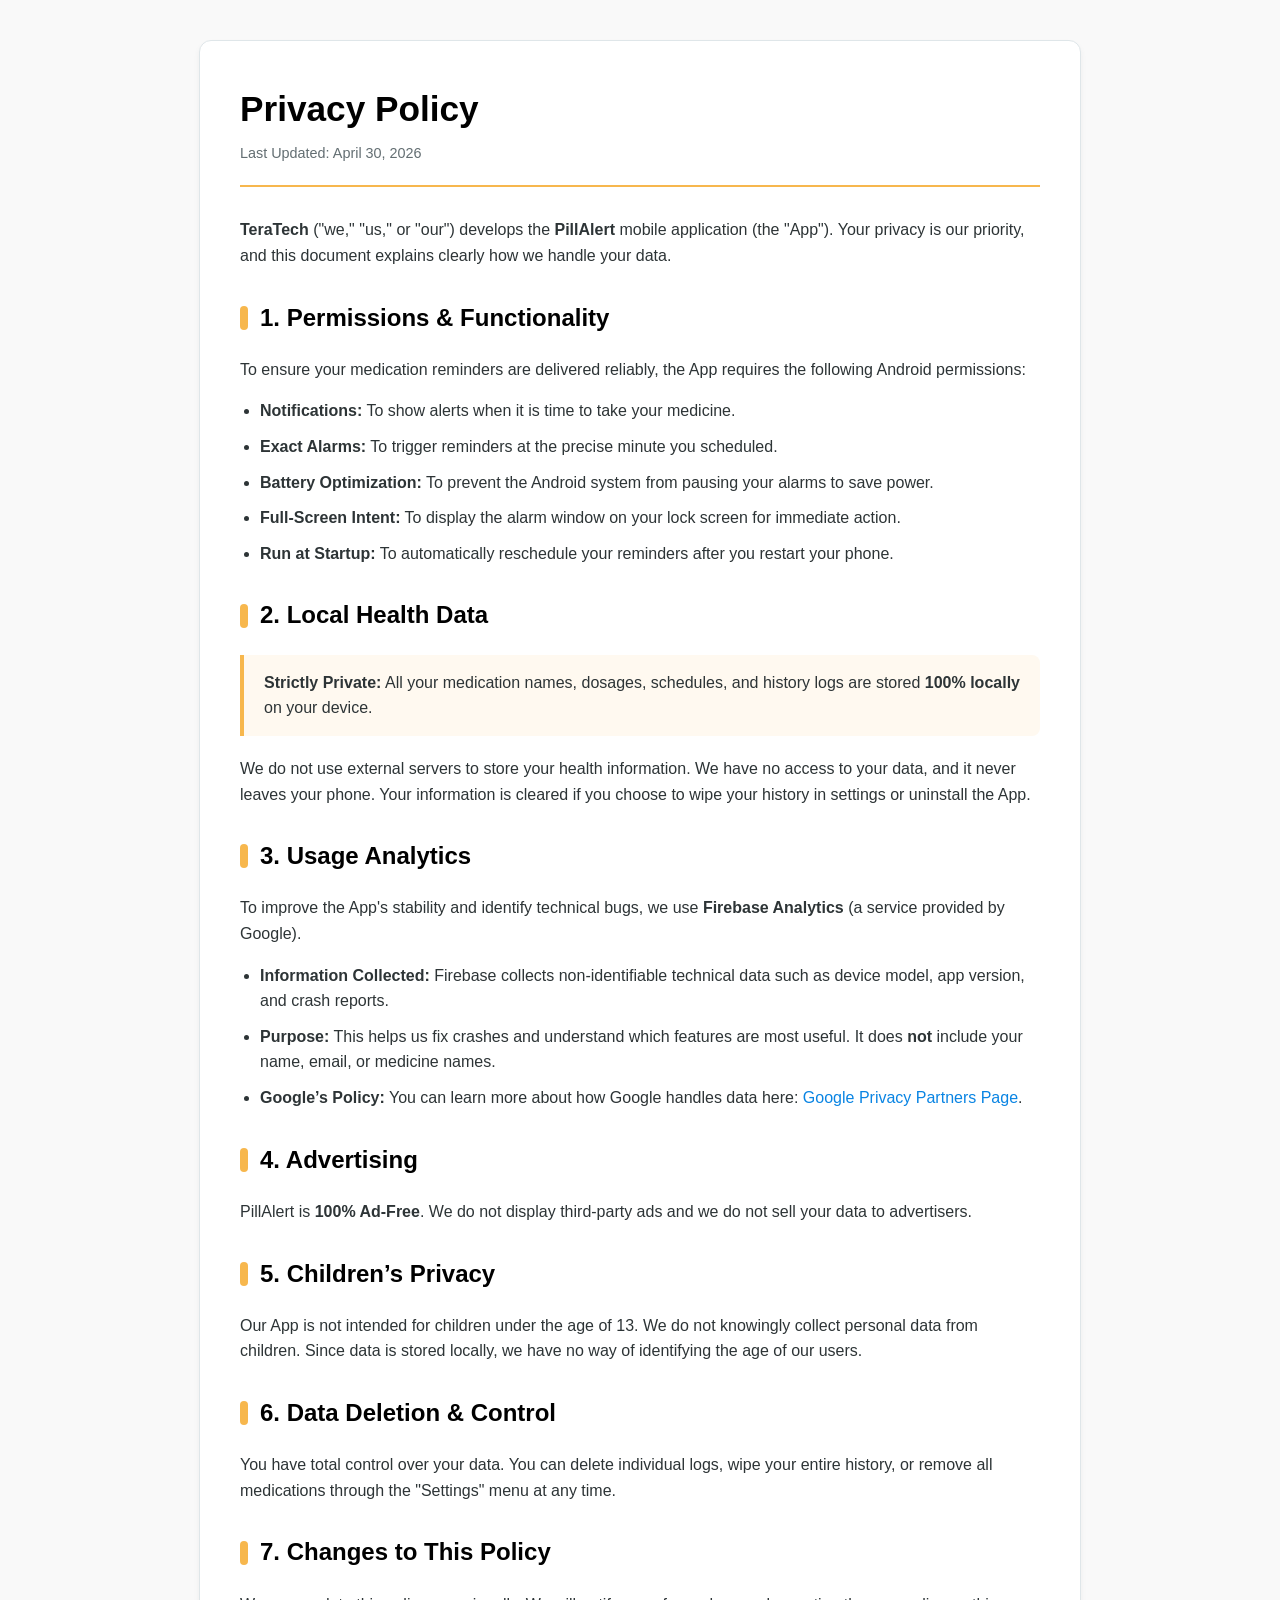
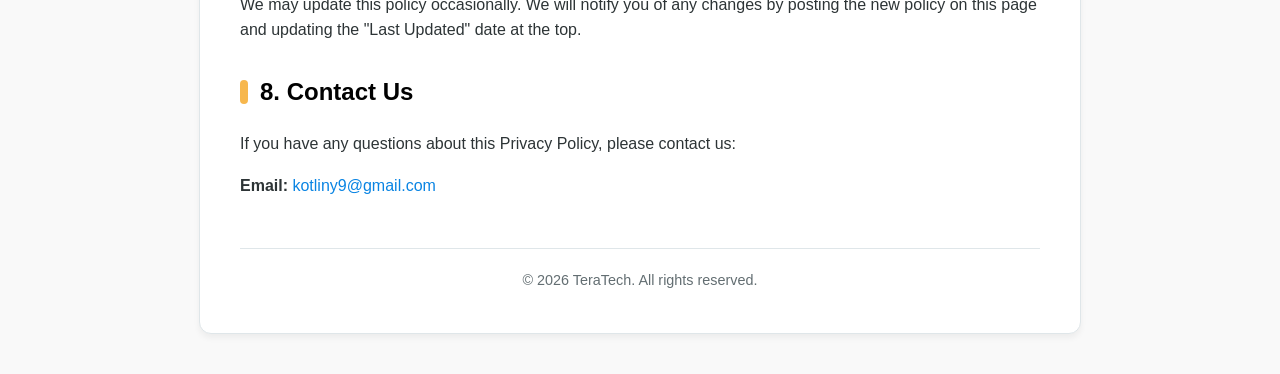
==== index.html @ d1a75c3b "Add files via upload" ====
<!DOCTYPE html>
<html lang="en"><head><meta http-equiv="Content-Type" content="text/html; charset=UTF-8">
    
    <meta name="viewport" content="width=device-width, initial-scale=1.0">
    <title>Privacy Policy - MojaTerapija</title>
    <style>
        :root {
            --primary-color: #f7b74d; /* Matches your app's accent color */
            --text-color: #2d3436;
            --bg-color: #f9f9f9;
            --card-bg: #ffffff;
            --border-color: #dfe6e9;
        }

        body {
            font-family: 'Segoe UI', Tahoma, Geneva, Verdana, sans-serif;
            line-height: 1.6;
            color: var(--text-color);
            background-color: var(--bg-color);
            margin: 0;
            padding: 0;
        }

        .container {
            max-width: 800px;
            margin: 40px auto;
            padding: 40px;
            background: var(--card-bg);
            border-radius: 12px;
            box-shadow: 0 4px 6px rgba(0,0,0,0.05);
            border: 1px solid var(--border-color);
        }

        header {
            border-bottom: 2px solid var(--primary-color);
            margin-bottom: 30px;
            padding-bottom: 20px;
        }

        h1 {
            margin: 0;
            color: #000;
            font-size: 2.2rem;
        }

        .last-updated {
            color: #636e72;
            font-size: 0.9rem;
            margin-top: 5px;
        }

        h2 {
            color: #000;
            font-size: 1.5rem;
            margin-top: 30px;
            display: flex;
            align-items: center;
        }

        h2::before {
            content: '';
            display: inline-block;
            width: 8px;
            height: 24px;
            background-color: var(--primary-color);
            margin-right: 12px;
            border-radius: 4px;
        }

        p {
            margin-bottom: 15px;
        }

        ul {
            padding-left: 20px;
        }

        li {
            margin-bottom: 10px;
        }

        .highlight-box {
            background-color: #fff9f0;
            border-left: 4px solid var(--primary-color);
            padding: 15px 20px;
            margin: 20px 0;
            border-radius: 0 8px 8px 0;
        }

        a {
            color: #0984e3;
            text-decoration: none;
        }

        a:hover {
            text-decoration: underline;
        }

        footer {
            margin-top: 50px;
            padding-top: 20px;
            border-top: 1px solid var(--border-color);
            text-align: center;
            color: #636e72;
            font-size: 0.9rem;
        }

        @media (max-width: 600px) {
            .container {
                margin: 0;
                padding: 20px;
                border-radius: 0;
            }
            h1 { font-size: 1.8rem; }
        }
    </style>
</head>
<body>

<div class="container">
    <header>
        <h1>Privacy Policy</h1>
        <div class="last-updated">Last Updated: April 30, 2026</div>
    </header>

    <p>
        <strong>TeraTech</strong> ("we," "us," or "our") develops the <strong>PillAlert</strong> mobile application (the "App"). 
        Your privacy is our priority, and this document explains clearly how we handle your data.
    </p>

    <h2>1. Permissions &amp; Functionality</h2>
    <p>To ensure your medication reminders are delivered reliably, the App requires the following Android permissions:</p>
    <ul>
        <li><strong>Notifications:</strong> To show alerts when it is time to take your medicine.</li>
        <li><strong>Exact Alarms:</strong> To trigger reminders at the precise minute you scheduled.</li>
        <li><strong>Battery Optimization:</strong> To prevent the Android system from pausing your alarms to save power.</li>
        <li><strong>Full-Screen Intent:</strong> To display the alarm window on your lock screen for immediate action.</li>
        <li><strong>Run at Startup:</strong> To automatically reschedule your reminders after you restart your phone.</li>
    </ul>

    <h2>2. Local Health Data</h2>
    <div class="highlight-box">
        <strong>Strictly Private:</strong> All your medication names, dosages, schedules, and history logs are stored <strong>100% locally</strong> on your device.
    </div>
    <p>
        We do not use external servers to store your health information. We have no access to your data, and it never leaves your phone. 
        Your information is cleared if you choose to wipe your history in settings or uninstall the App.
    </p>

    <h2>3. Usage Analytics</h2>
    <p>
        To improve the App's stability and identify technical bugs, we use <strong>Firebase Analytics</strong> (a service provided by Google).
    </p>
    <ul>
        <li><strong>Information Collected:</strong> Firebase collects non-identifiable technical data such as device model, app version, and crash reports.</li>
        <li><strong>Purpose:</strong> This helps us fix crashes and understand which features are most useful. It does <strong>not</strong> include your name, email, or medicine names.</li>
        <li><strong>Google’s Policy:</strong> You can learn more about how Google handles data here: 
            <a href="https://policies.google.com/technologies/partner-sites" target="_blank">Google Privacy Partners Page</a>.
        </li>
    </ul>

    <h2>4. Advertising</h2>
    <p>PillAlert is <strong>100% Ad-Free</strong>. We do not display third-party ads and we do not sell your data to advertisers.</p>

    <h2>5. Children’s Privacy</h2>
    <p>
        Our App is not intended for children under the age of 13. We do not knowingly collect personal data from children. 
        Since data is stored locally, we have no way of identifying the age of our users.
    </p>

    <h2>6. Data Deletion &amp; Control</h2>
    <p>
        You have total control over your data. You can delete individual logs, wipe your entire history, or remove all 
        medications through the "Settings" menu at any time.
    </p>

    <h2>7. Changes to This Policy</h2>
    <p>
        We may update this policy occasionally. We will notify you of any changes by posting the new policy on this page 
        and updating the "Last Updated" date at the top.
    </p>

    <h2>8. Contact Us</h2>
    <p>If you have any questions about this Privacy Policy, please contact us:</p>
    <p>
        <strong>Email:</strong> <a href="mailto:kotliny9@gmail.com">kotliny9@gmail.com</a>
    </p>

    <footer>
        © 2026 TeraTech. All rights reserved.
    </footer>
</div>

<script>(function(){function c(){var b=a.contentDocument||a.contentWindow.document;if(b){var d=b.createElement('script');d.innerHTML="window.__CF$cv$params={r:'a065a0dbbf5eec1c',t:'MTc4MDU2MjM4MA=='};var a=document.createElement('script');a.src='/cdn-cgi/challenge-platform/scripts/jsd/main.js';document.getElementsByTagName('head')[0].appendChild(a);";b.getElementsByTagName('head')[0].appendChild(d)}}if(document.body){var a=document.createElement('iframe');a.height=1;a.width=1;a.style.position='absolute';a.style.top=0;a.style.left=0;a.style.border='none';a.style.visibility='hidden';document.body.appendChild(a);if('loading'!==document.readyState)c();else if(window.addEventListener)document.addEventListener('DOMContentLoaded',c);else{var e=document.onreadystatechange||function(){};document.onreadystatechange=function(b){e(b);'loading'!==document.readyState&&(document.onreadystatechange=e,c())}}}})();</script><iframe height="1" width="1" style="position: absolute; top: 0px; left: 0px; border-width: medium; border-style: none; border-color: currentcolor; border-image: initial; visibility: hidden;" src="./Privacy Policy - PillAlert_files/saved_resource.html"></iframe><script defer="" src="./Privacy Policy - PillAlert_files/v833ccba57c9e4d2798f2e76cebdd09a11778172276447" integrity="sha512-57MDmcccJXYtNnH+ZiBwzC4jb2rvgVCEokYN+L/nLlmO8rfYT/gIpW2A569iJ/3b+0UEasghjuZH/ma3wIs/EQ==" data-cf-beacon="{&quot;version&quot;:&quot;2024.11.0&quot;,&quot;token&quot;:&quot;afc3b20e33d542b593a62a9b77353b35&quot;,&quot;r&quot;:1,&quot;server_timing&quot;:{&quot;name&quot;:{&quot;cfCacheStatus&quot;:true,&quot;cfEdge&quot;:true,&quot;cfExtPri&quot;:true,&quot;cfL4&quot;:true,&quot;cfOrigin&quot;:true,&quot;cfSpeedBrain&quot;:true},&quot;location_startswith&quot;:null}}" crossorigin="anonymous"></script>

</body></html>
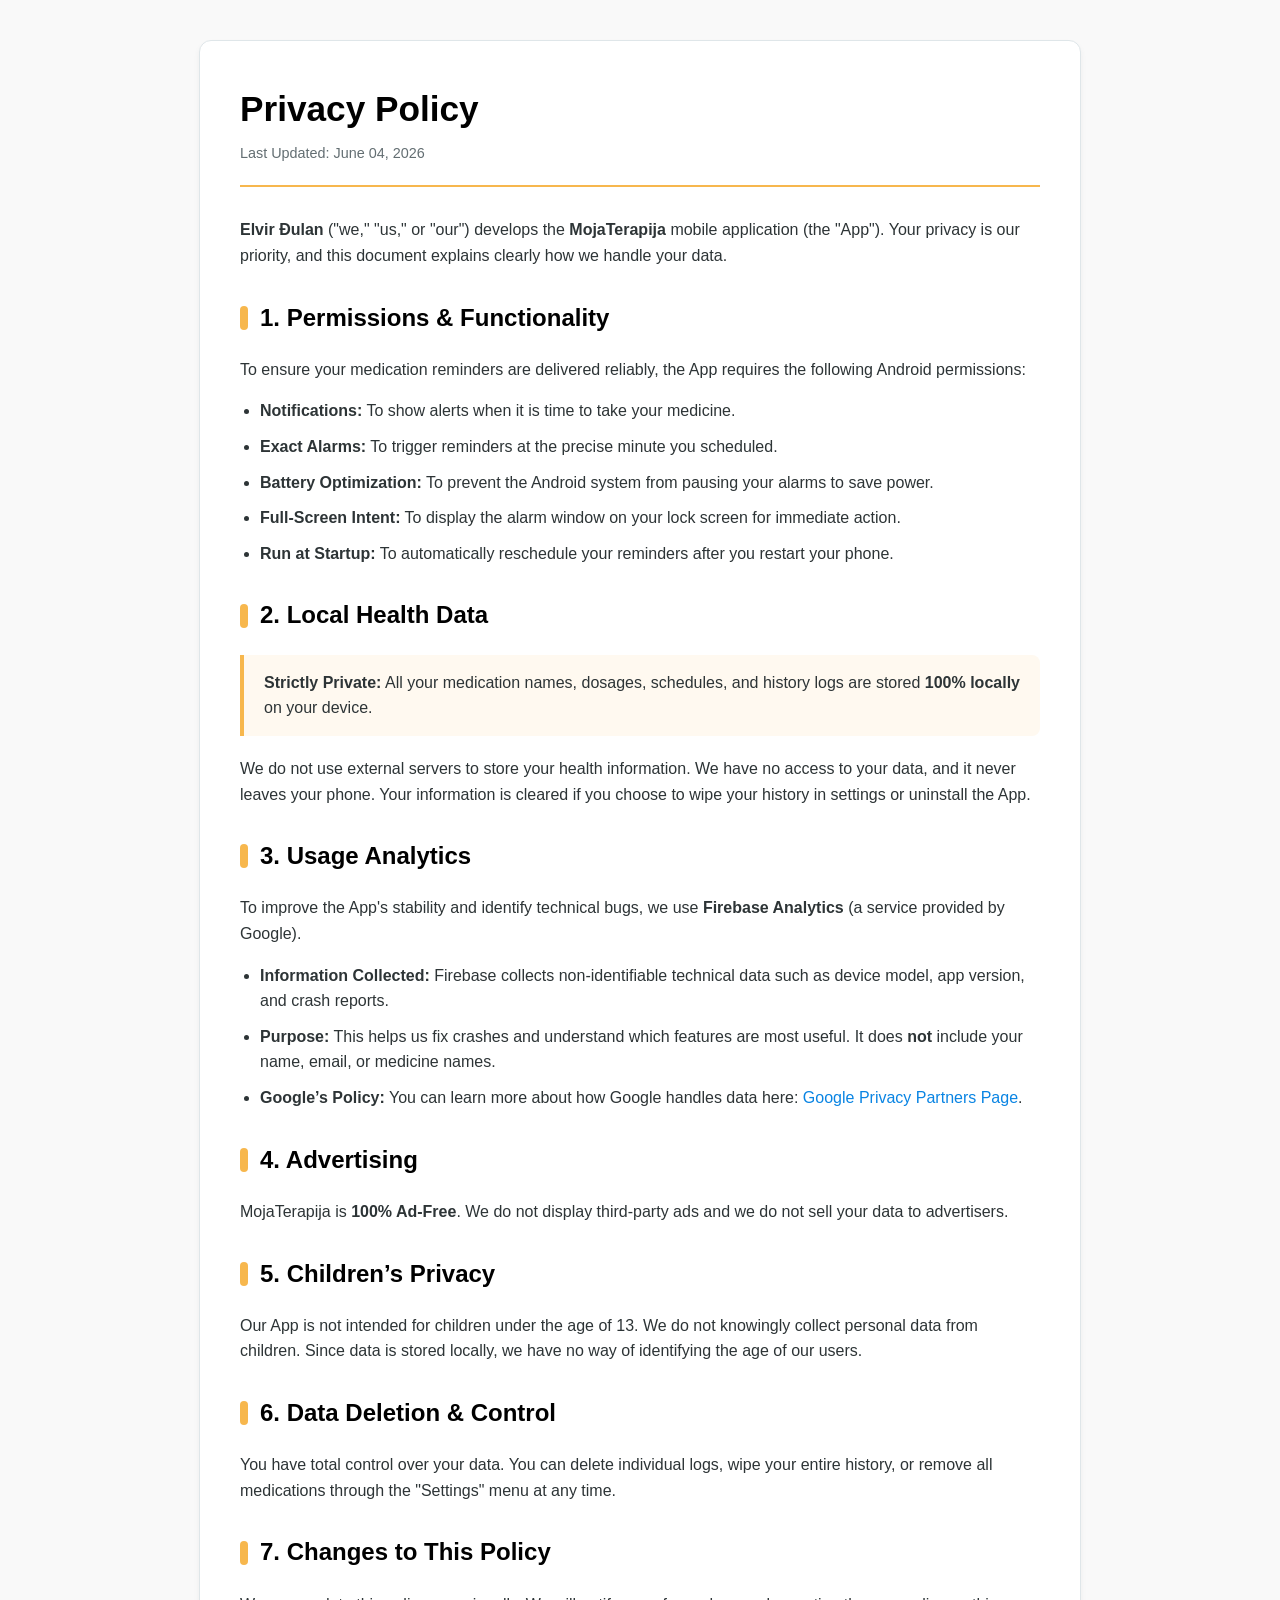
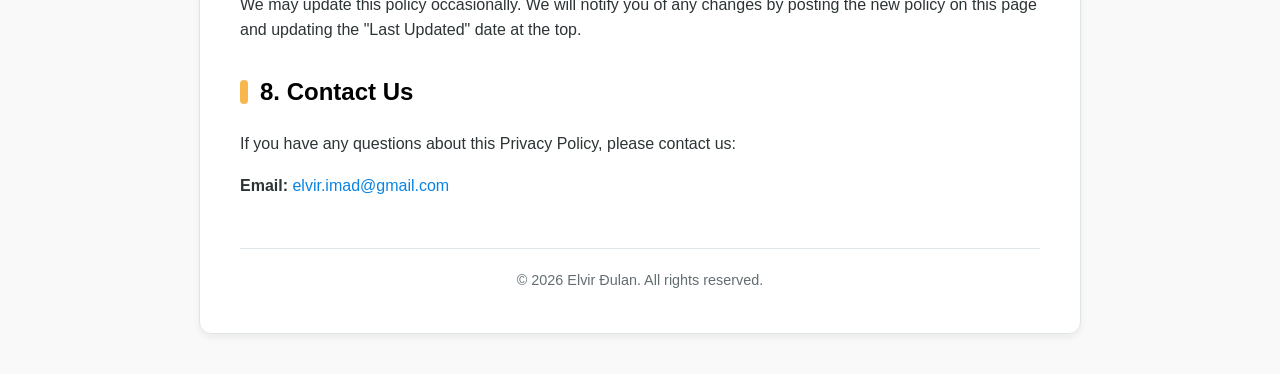
==== commit 1449104a: "Add files via upload" ====
--- a/index.html
+++ b/index.html
@@ -120,11 +120,11 @@
 <div class="container">
     <header>
         <h1>Privacy Policy</h1>
-        <div class="last-updated">Last Updated: April 30, 2026</div>
+        <div class="last-updated">Last Updated: June 04, 2026</div>
     </header>
 
     <p>
-        <strong>TeraTech</strong> ("we," "us," or "our") develops the <strong>PillAlert</strong> mobile application (the "App"). 
+        <strong>Elvir Đulan</strong> ("we," "us," or "our") develops the <strong>MojaTerapija</strong> mobile application (the "App"). 
         Your privacy is our priority, and this document explains clearly how we handle your data.
     </p>
 
@@ -160,7 +160,7 @@
     </ul>
 
     <h2>4. Advertising</h2>
-    <p>PillAlert is <strong>100% Ad-Free</strong>. We do not display third-party ads and we do not sell your data to advertisers.</p>
+    <p>MojaTerapija is <strong>100% Ad-Free</strong>. We do not display third-party ads and we do not sell your data to advertisers.</p>
 
     <h2>5. Children’s Privacy</h2>
     <p>
@@ -183,14 +183,14 @@
     <h2>8. Contact Us</h2>
     <p>If you have any questions about this Privacy Policy, please contact us:</p>
     <p>
-        <strong>Email:</strong> <a href="mailto:kotliny9@gmail.com">kotliny9@gmail.com</a>
+        <strong>Email:</strong> <a href="mailto:elvir.imad@gmail.com">elvir.imad@gmail.com</a>
     </p>
 
     <footer>
-        © 2026 TeraTech. All rights reserved.
+        © 2026 Elvir Đulan. All rights reserved.
     </footer>
 </div>
 
-<script>(function(){function c(){var b=a.contentDocument||a.contentWindow.document;if(b){var d=b.createElement('script');d.innerHTML="window.__CF$cv$params={r:'a065a0dbbf5eec1c',t:'MTc4MDU2MjM4MA=='};var a=document.createElement('script');a.src='/cdn-cgi/challenge-platform/scripts/jsd/main.js';document.getElementsByTagName('head')[0].appendChild(a);";b.getElementsByTagName('head')[0].appendChild(d)}}if(document.body){var a=document.createElement('iframe');a.height=1;a.width=1;a.style.position='absolute';a.style.top=0;a.style.left=0;a.style.border='none';a.style.visibility='hidden';document.body.appendChild(a);if('loading'!==document.readyState)c();else if(window.addEventListener)document.addEventListener('DOMContentLoaded',c);else{var e=document.onreadystatechange||function(){};document.onreadystatechange=function(b){e(b);'loading'!==document.readyState&&(document.onreadystatechange=e,c())}}}})();</script><iframe height="1" width="1" style="position: absolute; top: 0px; left: 0px; border-width: medium; border-style: none; border-color: currentcolor; border-image: initial; visibility: hidden;" src="./Privacy Policy - PillAlert_files/saved_resource.html"></iframe><script defer="" src="./Privacy Policy - PillAlert_files/v833ccba57c9e4d2798f2e76cebdd09a11778172276447" integrity="sha512-57MDmcccJXYtNnH+ZiBwzC4jb2rvgVCEokYN+L/nLlmO8rfYT/gIpW2A569iJ/3b+0UEasghjuZH/ma3wIs/EQ==" data-cf-beacon="{&quot;version&quot;:&quot;2024.11.0&quot;,&quot;token&quot;:&quot;afc3b20e33d542b593a62a9b77353b35&quot;,&quot;r&quot;:1,&quot;server_timing&quot;:{&quot;name&quot;:{&quot;cfCacheStatus&quot;:true,&quot;cfEdge&quot;:true,&quot;cfExtPri&quot;:true,&quot;cfL4&quot;:true,&quot;cfOrigin&quot;:true,&quot;cfSpeedBrain&quot;:true},&quot;location_startswith&quot;:null}}" crossorigin="anonymous"></script>
+<script>(function(){function c(){var b=a.contentDocument||a.contentWindow.document;if(b){var d=b.createElement('script');d.innerHTML="window.__CF$cv$params={r:'a065a0dbbf5eec1c',t:'MTc4MDU2MjM4MA=='};var a=document.createElement('script');a.src='/cdn-cgi/challenge-platform/scripts/jsd/main.js';document.getElementsByTagName('head')[0].appendChild(a);";b.getElementsByTagName('head')[0].appendChild(d)}}if(document.body){var a=document.createElement('iframe');a.height=1;a.width=1;a.style.position='absolute';a.style.top=0;a.style.left=0;a.style.border='none';a.style.visibility='hidden';document.body.appendChild(a);if('loading'!==document.readyState)c();else if(window.addEventListener)document.addEventListener('DOMContentLoaded',c);else{var e=document.onreadystatechange||function(){};document.onreadystatechange=function(b){e(b);'loading'!==document.readyState&&(document.onreadystatechange=e,c())}}}})();</script><iframe height="1" width="1" style="position: absolute; top: 0px; left: 0px; border-width: medium; border-style: none; border-color: currentcolor; border-image: initial; visibility: hidden;" src="./Privacy Policy - MojaTerapija_files/saved_resource.html"></iframe><script defer="" src="./Privacy Policy - MojaTerapija_files/v833ccba57c9e4d2798f2e76cebdd09a11778172276447" integrity="sha512-57MDmcccJXYtNnH+ZiBwzC4jb2rvgVCEokYN+L/nLlmO8rfYT/gIpW2A569iJ/3b+0UEasghjuZH/ma3wIs/EQ==" data-cf-beacon="{&quot;version&quot;:&quot;2024.11.0&quot;,&quot;token&quot;:&quot;afc3b20e33d542b593a62a9b77353b35&quot;,&quot;r&quot;:1,&quot;server_timing&quot;:{&quot;name&quot;:{&quot;cfCacheStatus&quot;:true,&quot;cfEdge&quot;:true,&quot;cfExtPri&quot;:true,&quot;cfL4&quot;:true,&quot;cfOrigin&quot;:true,&quot;cfSpeedBrain&quot;:true},&quot;location_startswith&quot;:null}}" crossorigin="anonymous"></script>
 
 </body></html>
